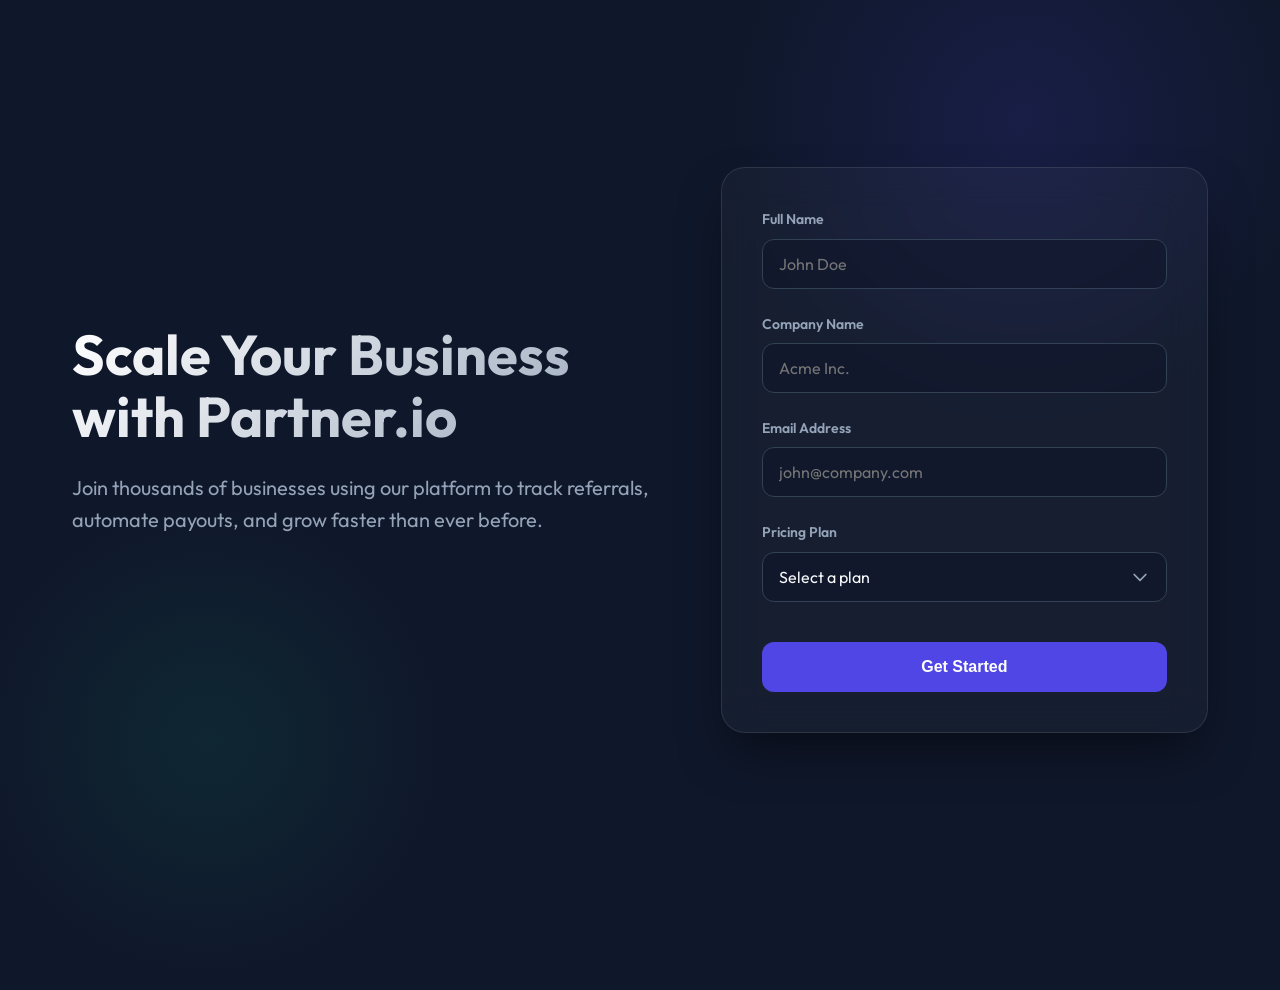
==== index.html @ adf315d9 "feat: initial landing page implementation" ====
<!DOCTYPE html>
<html lang="en">
<head>
    <meta charset="UTF-8">
    <meta name="viewport" content="width=device-width, initial-scale=1.0">
    <title>Partner.io | Scale Your Business</title>
    <meta name="description" content="Join the partner network that helps you scale your business through referral tracking and automation.">
    <link rel="stylesheet" href="style.css">
    <!-- Tracking Script -->
    <script src="https://widget.partner.io/partnerLink.js"></script>
</head>
<body>
    <div class="container">
        <section class="hero">
            <div class="hero-content">
                <div class="hero-text">
                    <h1>Scale Your Business with Partner.io</h1>
                    <p>Join thousands of businesses using our platform to track referrals, automate payouts, and grow faster than ever before.</p>
                </div>
                
                <div class="hero-form">
                    <div class="form-card">
                        <form id="signupForm">
                            <div class="form-group">
                                <label for="name">Full Name</label>
                                <input type="text" id="name" name="name" class="form-control" placeholder="John Doe" required>
                            </div>
                            
                            <div class="form-group">
                                <label for="company">Company Name</label>
                                <input type="text" id="company" name="company" class="form-control" placeholder="Acme Inc." required>
                            </div>
                            
                            <div class="form-group">
                                <label for="email">Email Address</label>
                                <input type="email" id="email" name="email" class="form-control" placeholder="john@company.com" required>
                            </div>
                            
                            <div class="form-group">
                                <label for="plan">Pricing Plan</label>
                                <select id="plan" name="plan" class="form-control" required>
                                    <option value="" disabled selected>Select a plan</option>
                                    <option value="starter">Starter - $49/mo</option>
                                    <option value="pro">Pro - $149/mo</option>
                                    <option value="enterprise">Enterprise - Custom</option>
                                </select>
                            </div>
                            
                            <button type="submit" class="btn-submit">
                                <span class="btn-text">Get Started</span>
                                <div class="loading-spinner"></div>
                            </button>
                            
                            <div id="formMessage" class="message"></div>
                        </form>
                    </div>
                </div>
            </div>
        </section>
    </div>
    
    <script src="script.js"></script>
</body>
</html>
---- style.css ----
@import url('https://fonts.googleapis.com/css2?family=Outfit:wght@300;400;600;700&display=swap');

:root {
    --primary: #4F46E5;
    --primary-hover: #4338CA;
    --secondary: #10B981;
    --background: #0F172A;
    --surface: #1E293B;
    --text-main: #F8FAFC;
    --text-muted: #94A3B8;
    --border: #334155;
    --error: #EF4444;
    --success: #10B981;
    --glass: rgba(255, 255, 255, 0.03);
    --glass-border: rgba(255, 255, 255, 0.1);
}

* {
    margin: 0;
    padding: 0;
    box-sizing: border-box;
}

body {
    font-family: 'Outfit', sans-serif;
    background-color: var(--background);
    color: var(--text-main);
    line-height: 1.6;
    overflow-x: hidden;
}

.container {
    max-width: 1200px;
    margin: 0 auto;
    padding: 0 2rem;
}

/* Hero Section */
.hero {
    min-height: 100vh;
    display: flex;
    align-items: center;
    justify-content: center;
    position: relative;
    padding: 4rem 0;
}

.hero::before {
    content: '';
    position: absolute;
    top: -20%;
    right: -10%;
    width: 600px;
    height: 600px;
    background: radial-gradient(circle, rgba(79, 70, 229, 0.15) 0%, rgba(15, 23, 42, 0) 70%);
    z-index: -1;
}

.hero::after {
    content: '';
    position: absolute;
    bottom: -10%;
    left: -10%;
    width: 500px;
    height: 500px;
    background: radial-gradient(circle, rgba(16, 185, 129, 0.1) 0%, rgba(15, 23, 42, 0) 70%);
    z-index: -1;
}

.hero-content {
    display: grid;
    grid-template-columns: 1.2fr 1fr;
    gap: 4rem;
    align-items: center;
}

@media (max-width: 968px) {
    .hero-content {
        grid-template-columns: 1fr;
        text-align: center;
    }
}

.hero-text h1 {
    font-size: 3.5rem;
    font-weight: 700;
    line-height: 1.1;
    margin-bottom: 1.5rem;
    background: linear-gradient(135deg, #fff 0%, #94A3B8 100%);
    -webkit-background-clip: text;
    -webkit-text-fill-color: transparent;
}

.hero-text p {
    font-size: 1.25rem;
    color: var(--text-muted);
    margin-bottom: 2.5rem;
}

/* Form Styling */
.form-card {
    background: var(--glass);
    backdrop-filter: blur(20px);
    -webkit-backdrop-filter: blur(20px);
    border: 1px solid var(--glass-border);
    border-radius: 1.5rem;
    padding: 2.5rem;
    box-shadow: 0 25px 50px -12px rgba(0, 0, 0, 0.5);
}

.form-group {
    margin-bottom: 1.5rem;
}

.form-group label {
    display: block;
    font-size: 0.875rem;
    font-weight: 600;
    color: var(--text-muted);
    margin-bottom: 0.5rem;
}

.form-control {
    width: 100%;
    padding: 0.875rem 1rem;
    background: rgba(15, 23, 42, 0.6);
    border: 1px solid var(--border);
    border-radius: 0.75rem;
    color: var(--text-main);
    font-family: inherit;
    font-size: 1rem;
    transition: all 0.2s ease;
}

.form-control:focus {
    outline: none;
    border-color: var(--primary);
    box-shadow: 0 0 0 4px rgba(79, 70, 229, 0.1);
}

select.form-control {
    appearance: none;
    background-image: url("data:image/svg+xml,%3Csvg xmlns='http://www.w3.org/2000/svg' fill='none' viewBox='0 0 24 24' stroke='%2394A3B8'%3E%3Cpath stroke-linecap='round' stroke-linejoin='round' stroke-width='2' d='M19 9l-7 7-7-7'%3E%3C/path%3E%3C/svg%3E");
    background-repeat: no-repeat;
    background-position: right 1rem center;
    background-size: 1.25rem;
}

.btn-submit {
    width: 100%;
    padding: 1rem;
    background: var(--primary);
    color: #fff;
    border: none;
    border-radius: 0.75rem;
    font-size: 1rem;
    font-weight: 600;
    cursor: pointer;
    transition: all 0.2s ease;
    margin-top: 1rem;
}

.btn-submit:hover {
    background: var(--primary-hover);
    transform: translateY(-1px);
}

.btn-submit:active {
    transform: translateY(0);
}

.loading-spinner {
    display: none;
    width: 1.25rem;
    height: 1.25rem;
    border: 2px solid rgba(255, 255, 255, 0.3);
    border-radius: 50%;
    border-top-color: #fff;
    animation: spin 0.8s linear infinite;
    margin: 0 auto;
}

@keyframes spin {
    to { transform: rotate(360deg); }
}

.message {
    margin-top: 1rem;
    padding: 1rem;
    border-radius: 0.75rem;
    font-size: 0.875rem;
    display: none;
}

.message.success {
    display: block;
    background: rgba(16, 185, 129, 0.1);
    color: var(--secondary);
    border: 1px solid rgba(16, 185, 129, 0.2);
}

.message.error {
    display: block;
    background: rgba(239, 68, 68, 0.1);
    color: var(--error);
    border: 1px solid rgba(239, 68, 68, 0.2);
}
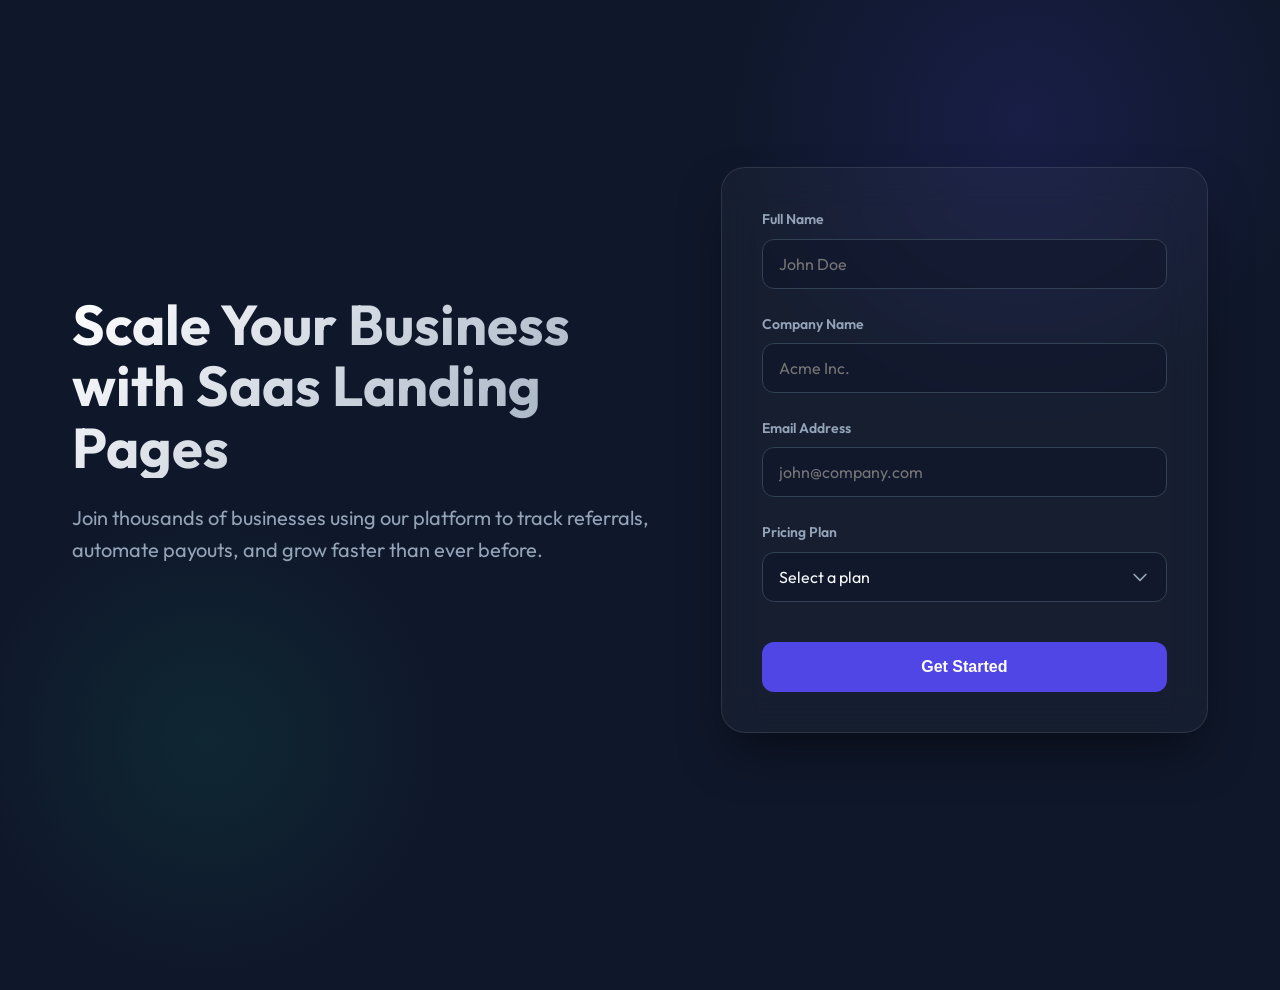
==== commit 6eb3a56b: "(fix): update branding." ====
--- a/index.html
+++ b/index.html
@@ -1,41 +1,48 @@
 <!DOCTYPE html>
 <html lang="en">
+
 <head>
     <meta charset="UTF-8">
     <meta name="viewport" content="width=device-width, initial-scale=1.0">
     <title>Partner.io | Scale Your Business</title>
-    <meta name="description" content="Join the partner network that helps you scale your business through referral tracking and automation.">
+    <meta name="description"
+        content="Join the partner network that helps you scale your business through referral tracking and automation.">
     <link rel="stylesheet" href="style.css">
     <!-- Tracking Script -->
     <script src="https://widget.partner.io/partnerLink.js"></script>
 </head>
+
 <body>
     <div class="container">
         <section class="hero">
             <div class="hero-content">
                 <div class="hero-text">
-                    <h1>Scale Your Business with Partner.io</h1>
-                    <p>Join thousands of businesses using our platform to track referrals, automate payouts, and grow faster than ever before.</p>
+                    <h1>Scale Your Business with Saas Landing Pages</h1>
+                    <p>Join thousands of businesses using our platform to track referrals, automate payouts, and grow
+                        faster than ever before.</p>
                 </div>
-                
+
                 <div class="hero-form">
                     <div class="form-card">
                         <form id="signupForm">
                             <div class="form-group">
                                 <label for="name">Full Name</label>
-                                <input type="text" id="name" name="name" class="form-control" placeholder="John Doe" required>
+                                <input type="text" id="name" name="name" class="form-control" placeholder="John Doe"
+                                    required>
                             </div>
-                            
+
                             <div class="form-group">
                                 <label for="company">Company Name</label>
-                                <input type="text" id="company" name="company" class="form-control" placeholder="Acme Inc." required>
+                                <input type="text" id="company" name="company" class="form-control"
+                                    placeholder="Acme Inc." required>
                             </div>
-                            
+
                             <div class="form-group">
                                 <label for="email">Email Address</label>
-                                <input type="email" id="email" name="email" class="form-control" placeholder="john@company.com" required>
+                                <input type="email" id="email" name="email" class="form-control"
+                                    placeholder="john@company.com" required>
                             </div>
-                            
+
                             <div class="form-group">
                                 <label for="plan">Pricing Plan</label>
                                 <select id="plan" name="plan" class="form-control" required>
@@ -45,12 +52,12 @@
                                     <option value="enterprise">Enterprise - Custom</option>
                                 </select>
                             </div>
-                            
+
                             <button type="submit" class="btn-submit">
                                 <span class="btn-text">Get Started</span>
                                 <div class="loading-spinner"></div>
                             </button>
-                            
+
                             <div id="formMessage" class="message"></div>
                         </form>
                     </div>
@@ -58,7 +65,8 @@
             </div>
         </section>
     </div>
-    
+
     <script src="script.js"></script>
 </body>
-</html>
+
+</html>
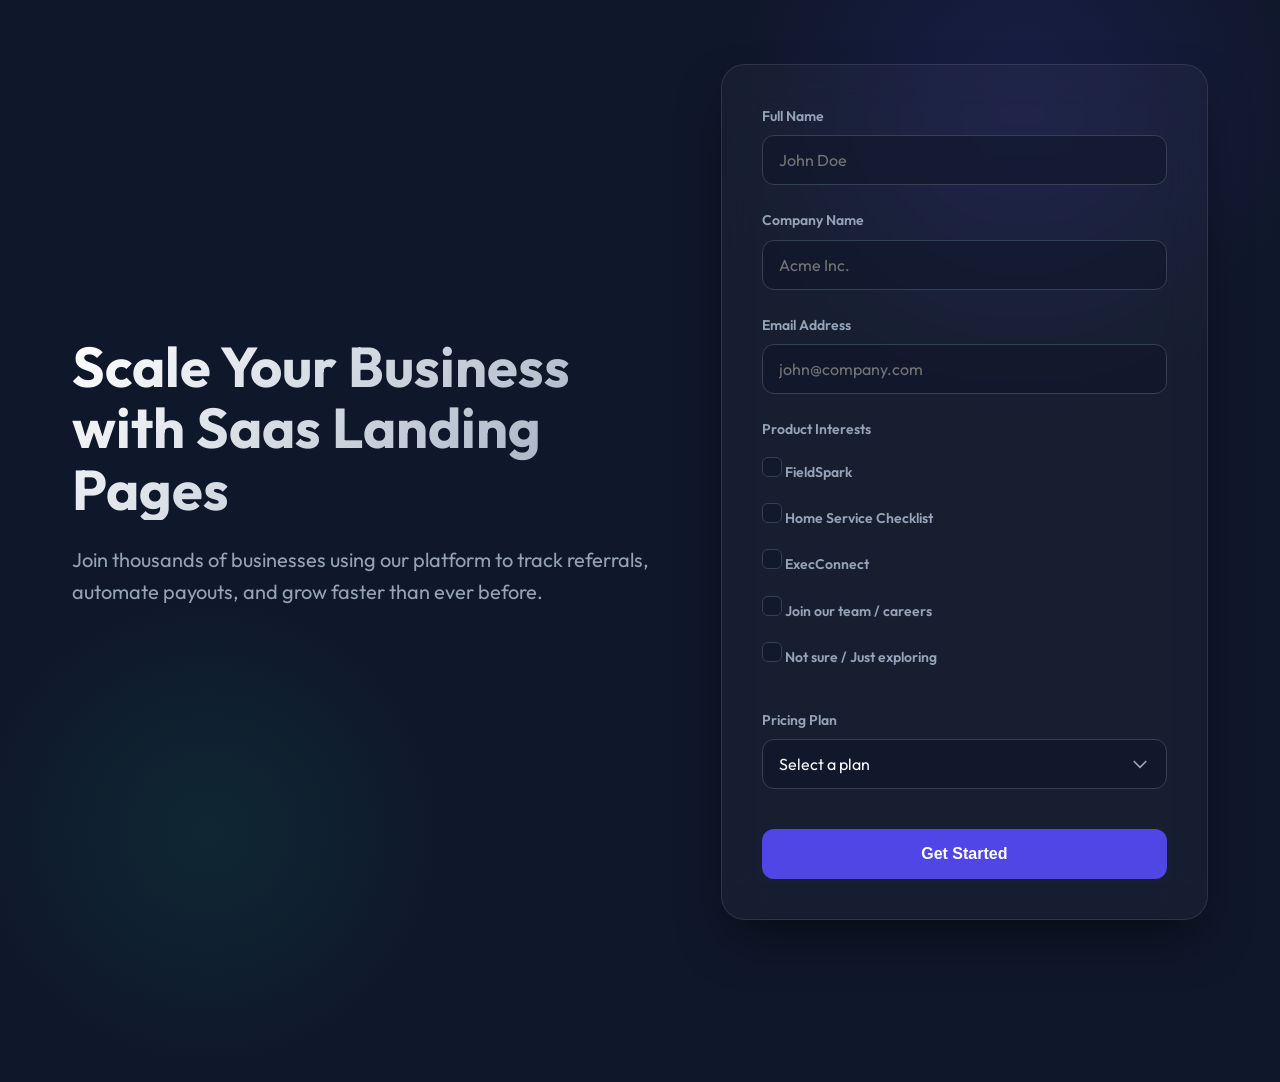
==== commit c381e83b: "(test): add checkboxes example." ====
--- a/index.html
+++ b/index.html
@@ -10,6 +10,8 @@
     <link rel="stylesheet" href="style.css">
     <!-- Tracking Script -->
     <script src="https://widget.partner.io/partnerLink.js"></script>
+    <script data-site-id="site_c0uydxbbmmevu485" src="https://www.measured.site/js/script.js"
+        data-api-url="https://www.measured.site/api/session" defer></script>
 </head>
 
 <body>
@@ -44,6 +46,36 @@
                             </div>
 
                             <div class="form-group">
+                                <label class="form-label">Product Interests</label>
+                                <div class="checkbox-group">
+                                    <label class="checkbox-item">
+                                        <input type="checkbox" id="FieldSpark" name="FieldSpark" data-name="FieldSpark">
+                                        <span>FieldSpark</span>
+                                    </label>
+                                    <label class="checkbox-item">
+                                        <input type="checkbox" id="Home-Service-Checklist" name="Home-Service-Checklist"
+                                            data-name="Home Service Checklist">
+                                        <span>Home Service Checklist</span>
+                                    </label>
+                                    <label class="checkbox-item">
+                                        <input type="checkbox" id="ExecConnect" name="ExecConnect"
+                                            data-name="ExecConnect">
+                                        <span>ExecConnect</span>
+                                    </label>
+                                    <label class="checkbox-item">
+                                        <input type="checkbox" id="Join-our-team-careers" name="Join-our-team-careers"
+                                            data-name="Join our team / careers">
+                                        <span>Join our team / careers</span>
+                                    </label>
+                                    <label class="checkbox-item">
+                                        <input type="checkbox" id="Not-sure-Just-exploring" name="Not-sure-Just-exploring"
+                                            data-name="Not sure / Just exploring">
+                                        <span>Not sure / Just exploring</span>
+                                    </label>
+                                </div>
+                            </div>
+
+                            <div class="form-group">
                                 <label for="plan">Pricing Plan</label>
                                 <select id="plan" name="plan" class="form-control" required>
                                     <option value="" disabled selected>Select a plan</option>
--- a/style.css
+++ b/style.css
@@ -138,6 +138,56 @@
     box-shadow: 0 0 0 4px rgba(79, 70, 229, 0.1);
 }
 
+.checkbox-group {
+    display: flex;
+    flex-direction: column;
+    gap: 0.75rem;
+    padding: 0.5rem 0;
+}
+
+.checkbox-item {
+    display: flex;
+    align-items: center;
+    gap: 0.75rem;
+    cursor: pointer;
+    font-size: 0.9375rem;
+    color: var(--text-main);
+}
+
+.checkbox-item input[type="checkbox"] {
+    appearance: none;
+    -webkit-appearance: none;
+    width: 1.25rem;
+    height: 1.25rem;
+    background: rgba(15, 23, 42, 0.6);
+    border: 1px solid var(--border);
+    border-radius: 0.375rem;
+    cursor: pointer;
+    position: relative;
+    transition: all 0.2s ease;
+}
+
+.checkbox-item input[type="checkbox"]:checked {
+    background: var(--primary);
+    border-color: var(--primary);
+}
+
+.checkbox-item input[type="checkbox"]:checked::after {
+    content: '';
+    position: absolute;
+    left: 7px;
+    top: 3px;
+    width: 4px;
+    height: 8px;
+    border: solid white;
+    border-width: 0 2px 2px 0;
+    transform: rotate(45deg);
+}
+
+.checkbox-item:hover input[type="checkbox"] {
+    border-color: var(--primary);
+}
+
 select.form-control {
     appearance: none;
     background-image: url("data:image/svg+xml,%3Csvg xmlns='http://www.w3.org/2000/svg' fill='none' viewBox='0 0 24 24' stroke='%2394A3B8'%3E%3Cpath stroke-linecap='round' stroke-linejoin='round' stroke-width='2' d='M19 9l-7 7-7-7'%3E%3C/path%3E%3C/svg%3E");
@@ -181,7 +231,9 @@
 }
 
 @keyframes spin {
-    to { transform: rotate(360deg); }
+    to {
+        transform: rotate(360deg);
+    }
 }
 
 .message {
@@ -204,4 +256,4 @@
     background: rgba(239, 68, 68, 0.1);
     color: var(--error);
     border: 1px solid rgba(239, 68, 68, 0.2);
-}
+}
